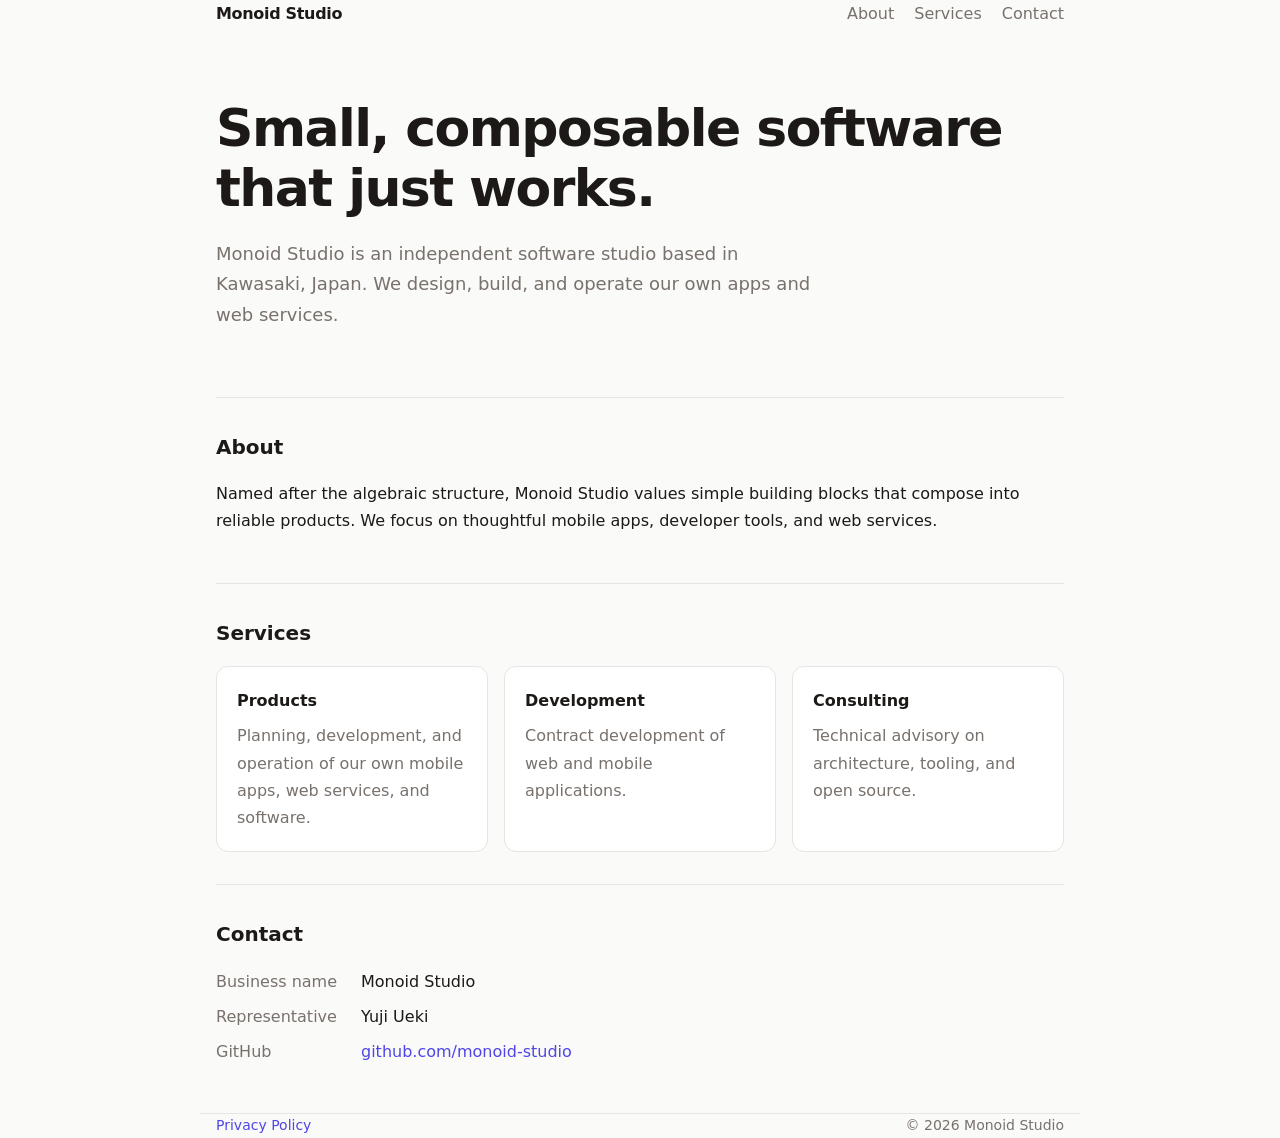
==== index.html @ dab2a357 "feat: add initial Monoid Studio website Co-Authored-By: Claude Opus 5.5 <noreply@anthropic.com>" ====
<!doctype html>
<html lang="en">
<head>
  <meta charset="utf-8">
  <meta name="viewport" content="width=device-width, initial-scale=1">
  <title>Monoid Studio</title>
  <meta name="description" content="Monoid Studio is an independent software studio building apps and web services.">
  <link rel="stylesheet" href="style.css">
</head>
<body>
  <header class="container">
    <a class="logo" href="/">Monoid Studio</a>
    <nav><a href="#about">About</a><a href="#services">Services</a><a href="#contact">Contact</a></nav>
  </header>

  <main class="container">
    <section class="hero">
      <h1>Small, composable software<br>that just works.</h1>
      <p>Monoid Studio is an independent software studio based in Kawasaki, Japan. We design, build, and operate our own apps and web services.</p>
    </section>

    <section id="about">
      <h2>About</h2>
      <p>Named after the algebraic structure, Monoid Studio values simple building blocks that compose into reliable products. We focus on thoughtful mobile apps, developer tools, and web services.</p>
    </section>

    <section id="services">
      <h2>Services</h2>
      <div class="cards">
        <article><h3>Products</h3><p>Planning, development, and operation of our own mobile apps, web services, and software.</p></article>
        <article><h3>Development</h3><p>Contract development of web and mobile applications.</p></article>
        <article><h3>Consulting</h3><p>Technical advisory on architecture, tooling, and open source.</p></article>
      </div>
    </section>

    <section id="contact">
      <h2>Contact</h2>
      <dl>
        <dt>Business name</dt><dd>Monoid Studio</dd>
        <dt>Representative</dt><dd>Yuji Ueki</dd>
        <dt>GitHub</dt><dd><a href="https://github.com/monoid-studio">github.com/monoid-studio</a></dd>
      </dl>
    </section>
  </main>

  <footer class="container">
    <a href="privacy.html">Privacy Policy</a>
    <span>&copy; 2026 Monoid Studio</span>
  </footer>
</body>
</html>
---- style.css ----
:root {
  --bg: #fafaf9;
  --fg: #1c1917;
  --muted: #78716c;
  --line: #e7e5e4;
  --card: #ffffff;
  --accent: #4f46e5;
}

@media (prefers-color-scheme: dark) {
  :root {
    --bg: #0c0a09;
    --fg: #f5f5f4;
    --muted: #a8a29e;
    --line: #292524;
    --card: #1c1917;
    --accent: #818cf8;
  }
}

* { box-sizing: border-box; }

body {
  margin: 0;
  background: var(--bg);
  color: var(--fg);
  font: 16px/1.7 system-ui, -apple-system, "Segoe UI", sans-serif;
}

a { color: var(--accent); text-decoration: none; }
a:hover { text-decoration: underline; }

.container { max-width: 880px; margin: 0 auto; padding: 0 16px; }

header { display: flex; justify-content: space-between; align-items: center; padding-top: 24px; padding-bottom: 24px; }
.logo { color: var(--fg); font-weight: 700; letter-spacing: -0.02em; }
nav a { margin-left: 20px; color: var(--muted); }

.hero { padding: 72px 0 48px; }
.hero h1 { font-size: clamp(2rem, 6vw, 3.25rem); line-height: 1.15; letter-spacing: -0.03em; margin: 0 0 20px; }
.hero p { color: var(--muted); font-size: 1.125rem; max-width: 600px; }

section { padding: 32px 0; border-top: 1px solid var(--line); }
.hero { border-top: none; }
h2 { font-size: 1.25rem; margin-top: 0; }

.cards { display: grid; grid-template-columns: repeat(auto-fit, minmax(220px, 1fr)); gap: 16px; }
.cards article { background: var(--card); border: 1px solid var(--line); border-radius: 12px; padding: 20px; }
.cards h3 { margin: 0 0 8px; font-size: 1rem; }
.cards p { margin: 0; color: var(--muted); }

dl { display: grid; grid-template-columns: max-content 1fr; gap: 8px 24px; }
dt { color: var(--muted); }
dd { margin: 0; }

.prose { padding-bottom: 48px; }
.prose h2 { margin-top: 32px; }

footer { display: flex; justify-content: space-between; padding-top: 32px; padding-bottom: 48px; color: var(--muted); font-size: 0.875rem; border-top: 1px solid var(--line); }
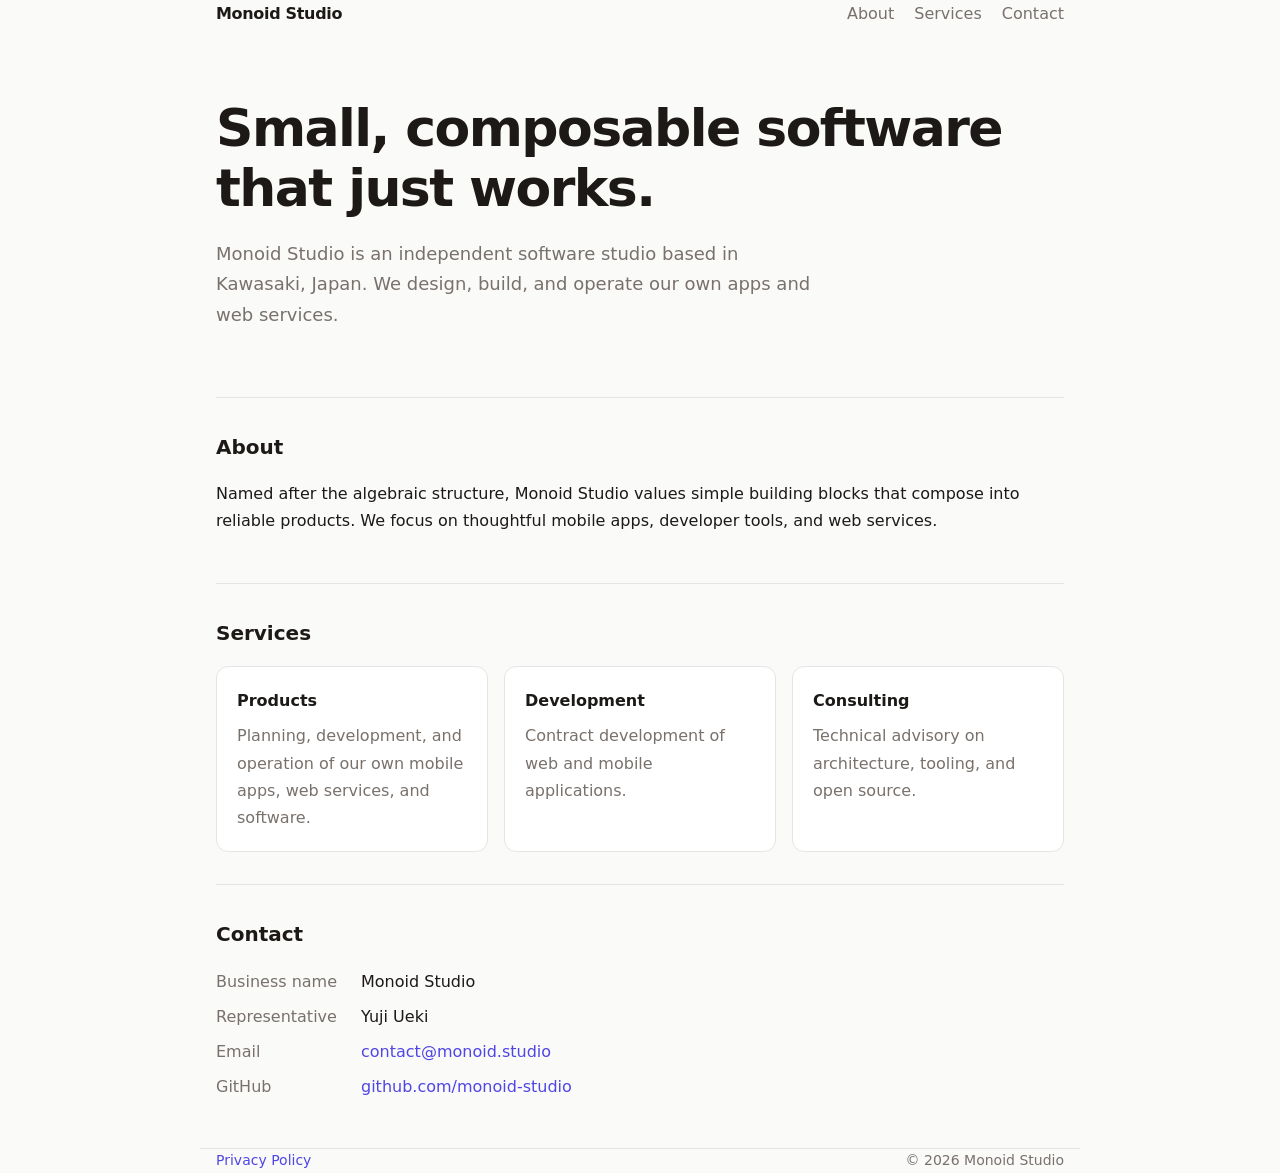
==== commit e642b98d: "feat: use monoid.studio custom domain and add contact email Co-Authored-By: Claude Opus 5.5 <noreply" ====
--- a/index.html
+++ b/index.html
@@ -38,6 +38,7 @@
       <dl>
         <dt>Business name</dt><dd>Monoid Studio</dd>
         <dt>Representative</dt><dd>Yuji Ueki</dd>
+        <dt>Email</dt><dd><a href="mailto:contact@monoid.studio">contact@monoid.studio</a></dd>
         <dt>GitHub</dt><dd><a href="https://github.com/monoid-studio">github.com/monoid-studio</a></dd>
       </dl>
     </section>
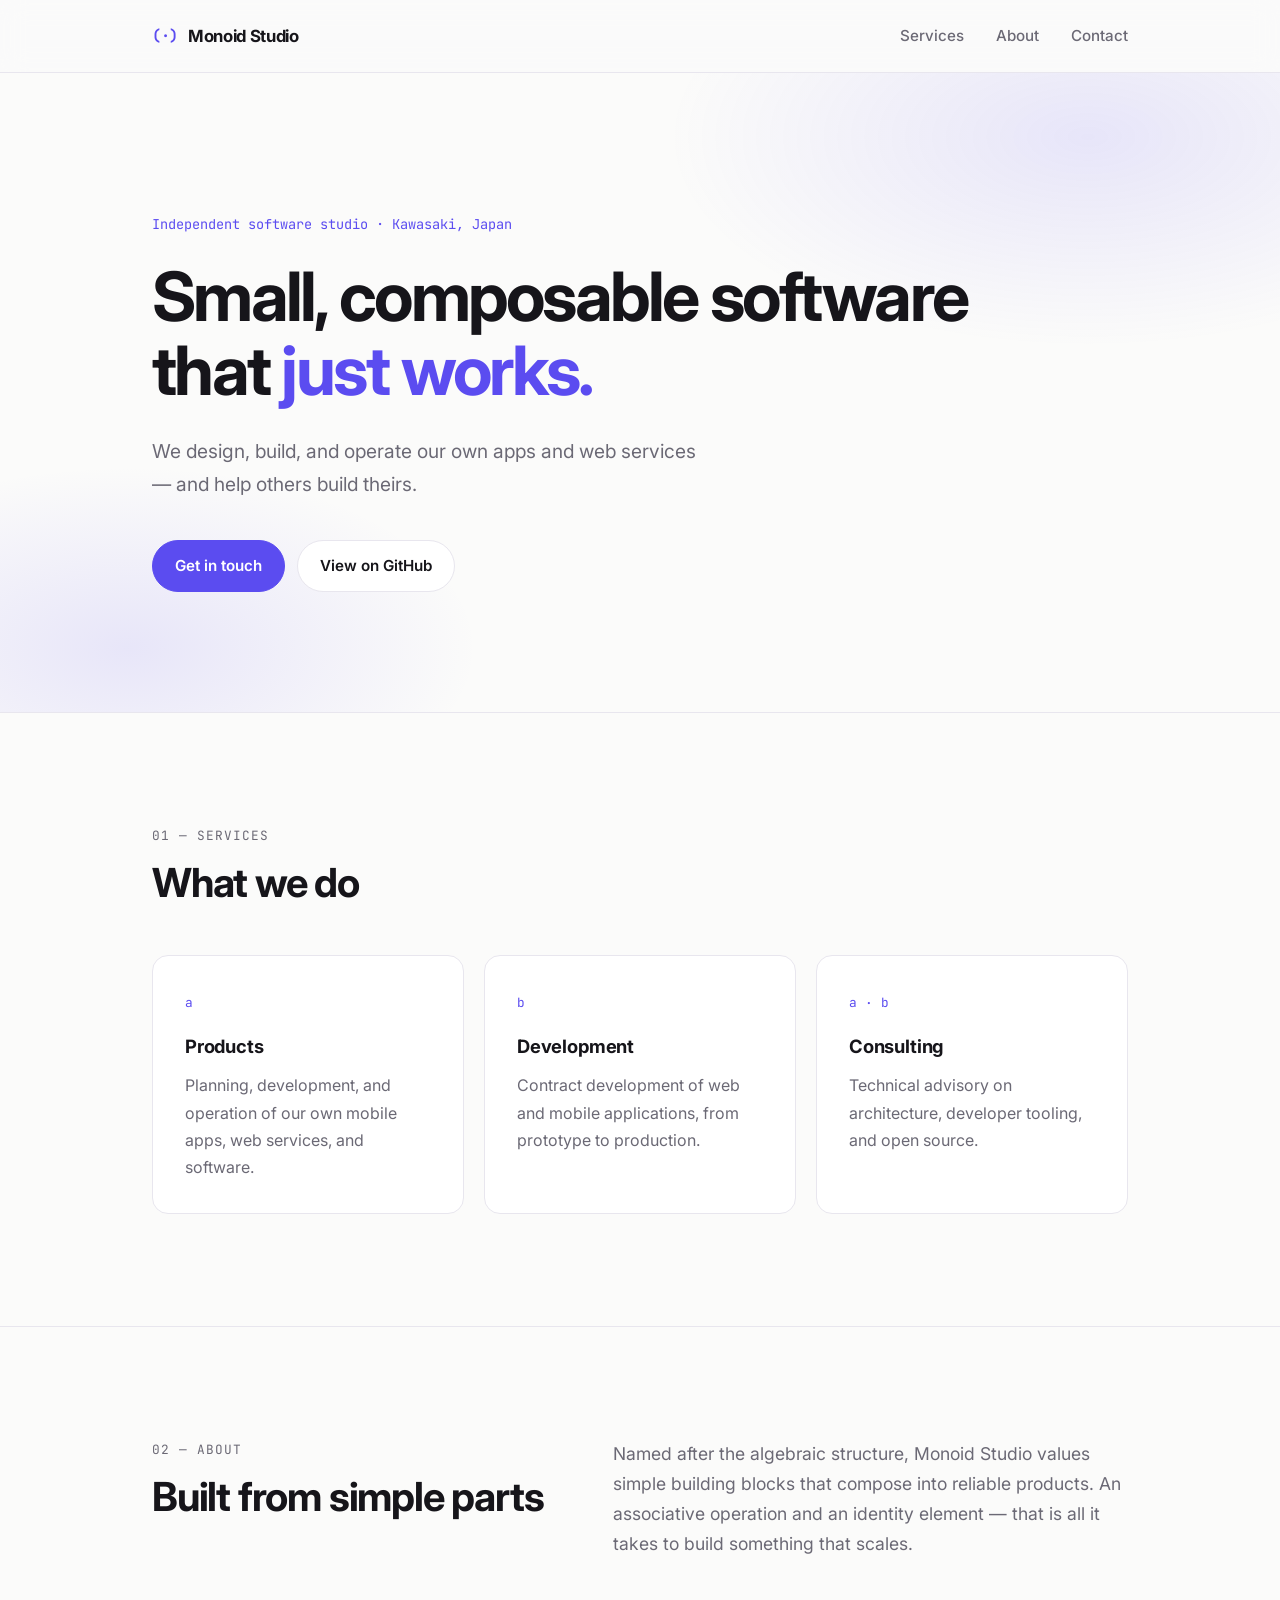
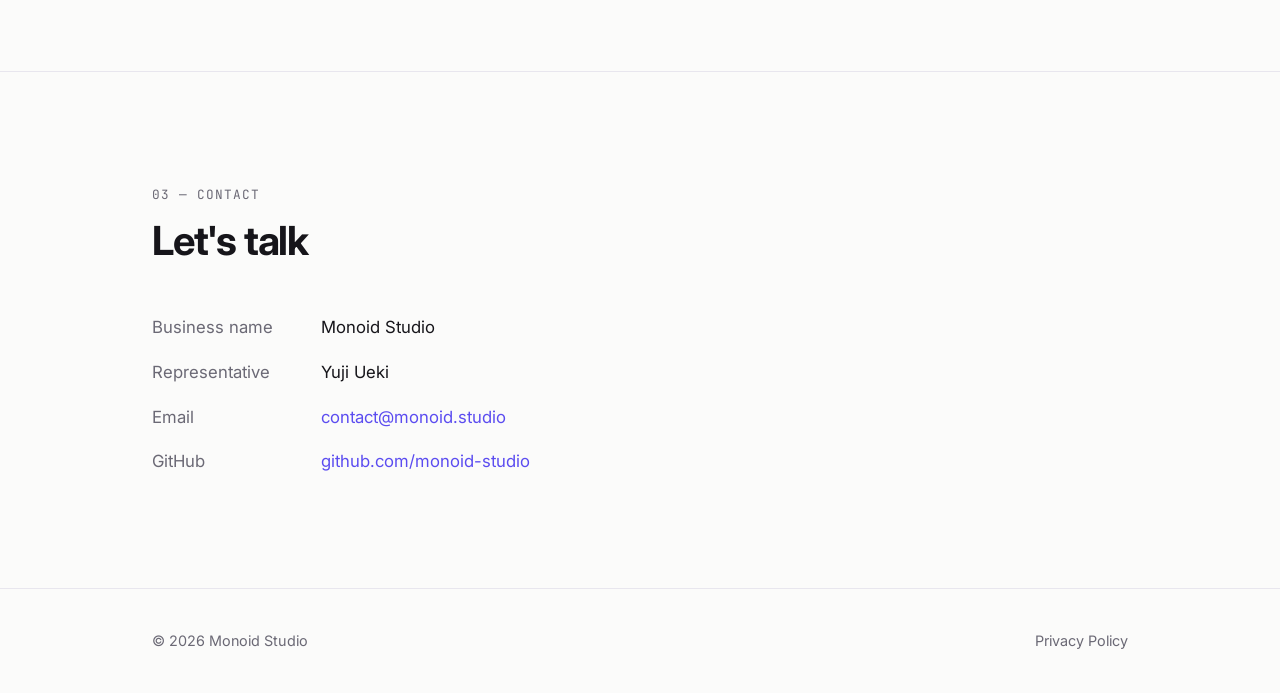
==== commit 4ad50fc0: "style: refresh site design with sticky header and roomier layout Co-Authored-By: Claude Opus 5.5 <no" ====
--- a/index.html
+++ b/index.html
@@ -5,48 +5,73 @@
   <meta name="viewport" content="width=device-width, initial-scale=1">
   <title>Monoid Studio</title>
   <meta name="description" content="Monoid Studio is an independent software studio building apps and web services.">
+  <link rel="preconnect" href="https://fonts.googleapis.com">
+  <link rel="preconnect" href="https://fonts.gstatic.com" crossorigin>
+  <link rel="stylesheet" href="https://fonts.googleapis.com/css2?family=Inter:wght@400;500;600;700&family=JetBrains+Mono:wght@500&display=swap">
   <link rel="stylesheet" href="style.css">
 </head>
 <body>
-  <header class="container">
-    <a class="logo" href="/">Monoid Studio</a>
-    <nav><a href="#about">About</a><a href="#services">Services</a><a href="#contact">Contact</a></nav>
+  <header class="site-header">
+    <div class="container header-inner">
+      <a class="logo" href="/"><span class="logo-mark">(·)</span>Monoid Studio</a>
+      <nav><a href="#services">Services</a><a href="#about">About</a><a href="#contact">Contact</a></nav>
+    </div>
   </header>
 
-  <main class="container">
+  <main>
     <section class="hero">
-      <h1>Small, composable software<br>that just works.</h1>
-      <p>Monoid Studio is an independent software studio based in Kawasaki, Japan. We design, build, and operate our own apps and web services.</p>
-    </section>
-
-    <section id="about">
-      <h2>About</h2>
-      <p>Named after the algebraic structure, Monoid Studio values simple building blocks that compose into reliable products. We focus on thoughtful mobile apps, developer tools, and web services.</p>
-    </section>
-
-    <section id="services">
-      <h2>Services</h2>
-      <div class="cards">
-        <article><h3>Products</h3><p>Planning, development, and operation of our own mobile apps, web services, and software.</p></article>
-        <article><h3>Development</h3><p>Contract development of web and mobile applications.</p></article>
-        <article><h3>Consulting</h3><p>Technical advisory on architecture, tooling, and open source.</p></article>
+      <div class="container">
+        <p class="eyebrow">Independent software studio · Kawasaki, Japan</p>
+        <h1>Small, composable software<br>that <span class="accent">just works.</span></h1>
+        <p class="lead">We design, build, and operate our own apps and web services — and help others build theirs.</p>
+        <div class="actions">
+          <a class="button primary" href="#contact">Get in touch</a>
+          <a class="button" href="https://github.com/monoid-studio">View on GitHub</a>
+        </div>
       </div>
     </section>
 
-    <section id="contact">
-      <h2>Contact</h2>
-      <dl>
-        <dt>Business name</dt><dd>Monoid Studio</dd>
-        <dt>Representative</dt><dd>Yuji Ueki</dd>
-        <dt>Email</dt><dd><a href="mailto:contact@monoid.studio">contact@monoid.studio</a></dd>
-        <dt>GitHub</dt><dd><a href="https://github.com/monoid-studio">github.com/monoid-studio</a></dd>
-      </dl>
+    <section id="services" class="section">
+      <div class="container">
+        <p class="section-label">01 — Services</p>
+        <h2>What we do</h2>
+        <div class="cards">
+          <article><span class="card-num">a</span><h3>Products</h3><p>Planning, development, and operation of our own mobile apps, web services, and software.</p></article>
+          <article><span class="card-num">b</span><h3>Development</h3><p>Contract development of web and mobile applications, from prototype to production.</p></article>
+          <article><span class="card-num">a · b</span><h3>Consulting</h3><p>Technical advisory on architecture, developer tooling, and open source.</p></article>
+        </div>
+      </div>
+    </section>
+
+    <section id="about" class="section">
+      <div class="container two-col">
+        <div>
+          <p class="section-label">02 — About</p>
+          <h2>Built from simple parts</h2>
+        </div>
+        <p class="muted">Named after the algebraic structure, Monoid Studio values simple building blocks that compose into reliable products. An associative operation and an identity element — that is all it takes to build something that scales.</p>
+      </div>
+    </section>
+
+    <section id="contact" class="section">
+      <div class="container">
+        <p class="section-label">03 — Contact</p>
+        <h2>Let's talk</h2>
+        <dl class="info">
+          <dt>Business name</dt><dd>Monoid Studio</dd>
+          <dt>Representative</dt><dd>Yuji Ueki</dd>
+          <dt>Email</dt><dd><a href="mailto:contact@monoid.studio">contact@monoid.studio</a></dd>
+          <dt>GitHub</dt><dd><a href="https://github.com/monoid-studio">github.com/monoid-studio</a></dd>
+        </dl>
+      </div>
     </section>
   </main>
 
-  <footer class="container">
-    <a href="privacy.html">Privacy Policy</a>
-    <span>&copy; 2026 Monoid Studio</span>
+  <footer class="site-footer">
+    <div class="container footer-inner">
+      <span>&copy; 2026 Monoid Studio</span>
+      <a href="privacy.html">Privacy Policy</a>
+    </div>
   </footer>
 </body>
 </html>
--- a/style.css
+++ b/style.css
@@ -1,59 +1,123 @@
 :root {
-  --bg: #fafaf9;
-  --fg: #1c1917;
-  --muted: #78716c;
-  --line: #e7e5e4;
+  --bg: #fbfbfa;
+  --fg: #16151a;
+  --muted: #6b6975;
+  --line: #e8e6ee;
   --card: #ffffff;
-  --accent: #4f46e5;
+  --accent: #5b4cf0;
+  --accent-soft: rgba(91, 76, 240, 0.12);
+  --header-bg: rgba(251, 251, 250, 0.8);
 }
 
 @media (prefers-color-scheme: dark) {
   :root {
-    --bg: #0c0a09;
-    --fg: #f5f5f4;
-    --muted: #a8a29e;
-    --line: #292524;
-    --card: #1c1917;
-    --accent: #818cf8;
+    --bg: #0d0c11;
+    --fg: #f3f2f7;
+    --muted: #9d9aab;
+    --line: #25232e;
+    --card: #15141b;
+    --accent: #8b80ff;
+    --accent-soft: rgba(139, 128, 255, 0.16);
+    --header-bg: rgba(13, 12, 17, 0.75);
   }
 }
 
 * { box-sizing: border-box; }
 
+html { scroll-behavior: smooth; scroll-padding-top: 88px; }
+
 body {
   margin: 0;
   background: var(--bg);
   color: var(--fg);
-  font: 16px/1.7 system-ui, -apple-system, "Segoe UI", sans-serif;
+  font: 16px/1.7 "Inter", system-ui, -apple-system, "Segoe UI", sans-serif;
+  -webkit-font-smoothing: antialiased;
 }
 
 a { color: var(--accent); text-decoration: none; }
 a:hover { text-decoration: underline; }
 
-.container { max-width: 880px; margin: 0 auto; padding: 0 16px; }
+.container { max-width: 1040px; margin: 0 auto; padding: 0 32px; }
 
-header { display: flex; justify-content: space-between; align-items: center; padding-top: 24px; padding-bottom: 24px; }
-.logo { color: var(--fg); font-weight: 700; letter-spacing: -0.02em; }
-nav a { margin-left: 20px; color: var(--muted); }
+/* Header */
+.site-header {
+  position: sticky; top: 0; z-index: 10;
+  background: var(--header-bg);
+  backdrop-filter: saturate(180%) blur(12px);
+  -webkit-backdrop-filter: saturate(180%) blur(12px);
+  border-bottom: 1px solid var(--line);
+}
+.header-inner { display: flex; justify-content: space-between; align-items: center; height: 72px; }
+.logo { white-space: nowrap; display: flex; align-items: center; gap: 10px; color: var(--fg); font-weight: 700; font-size: 1.05rem; letter-spacing: -0.02em; }
+.logo:hover { text-decoration: none; }
+.logo-mark { font-family: "JetBrains Mono", monospace; color: var(--accent); font-size: 0.95rem; }
+nav { display: flex; gap: 32px; }
+nav a { color: var(--muted); font-size: 0.95rem; font-weight: 500; }
+nav a:hover { color: var(--fg); text-decoration: none; }
 
-.hero { padding: 72px 0 48px; }
-.hero h1 { font-size: clamp(2rem, 6vw, 3.25rem); line-height: 1.15; letter-spacing: -0.03em; margin: 0 0 20px; }
-.hero p { color: var(--muted); font-size: 1.125rem; max-width: 600px; }
+/* Hero */
+.hero {
+  padding: 140px 0 120px;
+  background:
+    radial-gradient(600px 300px at 85% 10%, var(--accent-soft), transparent 70%),
+    radial-gradient(500px 260px at 10% 90%, var(--accent-soft), transparent 70%);
+}
+.eyebrow { font-family: "JetBrains Mono", monospace; font-size: 0.85rem; color: var(--accent); margin: 0 0 24px; }
+.hero h1 { font-size: clamp(2.4rem, 6.5vw, 4.25rem); line-height: 1.08; letter-spacing: -0.04em; margin: 0 0 28px; font-weight: 700; }
+.accent { color: var(--accent); }
+.lead { color: var(--muted); font-size: 1.2rem; max-width: 560px; margin: 0 0 40px; }
+.actions { display: flex; gap: 12px; flex-wrap: wrap; }
+.button {
+  display: inline-block; padding: 12px 22px; border-radius: 999px;
+  border: 1px solid var(--line); background: var(--card); color: var(--fg);
+  font-weight: 600; font-size: 0.95rem; transition: transform 0.15s, border-color 0.15s;
+}
+.button:hover { text-decoration: none; transform: translateY(-1px); border-color: var(--muted); }
+.button.primary { background: var(--accent); border-color: var(--accent); color: #fff; }
 
-section { padding: 32px 0; border-top: 1px solid var(--line); }
-.hero { border-top: none; }
-h2 { font-size: 1.25rem; margin-top: 0; }
+/* Sections */
+.section { padding: 112px 0; border-top: 1px solid var(--line); }
+.section-label { font-family: "JetBrains Mono", monospace; font-size: 0.8rem; color: var(--muted); margin: 0 0 12px; text-transform: uppercase; letter-spacing: 0.08em; }
+.section h2 { font-size: clamp(1.75rem, 4vw, 2.5rem); letter-spacing: -0.03em; line-height: 1.2; margin: 0 0 48px; }
+.muted { color: var(--muted); font-size: 1.1rem; margin: 0; }
+.two-col { display: grid; grid-template-columns: 1fr 1.3fr; gap: 64px; align-items: start; }
+.two-col h2 { margin-bottom: 0; }
 
-.cards { display: grid; grid-template-columns: repeat(auto-fit, minmax(220px, 1fr)); gap: 16px; }
-.cards article { background: var(--card); border: 1px solid var(--line); border-radius: 12px; padding: 20px; }
-.cards h3 { margin: 0 0 8px; font-size: 1rem; }
+.cards { display: grid; grid-template-columns: repeat(auto-fit, minmax(260px, 1fr)); gap: 20px; }
+.cards article {
+  background: var(--card); border: 1px solid var(--line); border-radius: 16px; padding: 32px;
+  transition: border-color 0.2s, transform 0.2s;
+}
+.cards article:hover { border-color: var(--accent); transform: translateY(-2px); }
+.card-num { font-family: "JetBrains Mono", monospace; font-size: 0.8rem; color: var(--accent); }
+.cards h3 { margin: 16px 0 10px; font-size: 1.15rem; letter-spacing: -0.01em; }
 .cards p { margin: 0; color: var(--muted); }
 
-dl { display: grid; grid-template-columns: max-content 1fr; gap: 8px 24px; }
-dt { color: var(--muted); }
-dd { margin: 0; }
+.info { display: grid; grid-template-columns: max-content 1fr; gap: 16px 48px; margin: 0; font-size: 1.05rem; }
+.info dt { color: var(--muted); }
+.info dd { margin: 0; }
 
-.prose { padding-bottom: 48px; }
-.prose h2 { margin-top: 32px; }
+/* Privacy page */
+.prose { max-width: 720px; padding-top: 96px; padding-bottom: 112px; }
+.prose h1 { font-size: clamp(2rem, 5vw, 3rem); letter-spacing: -0.03em; margin: 0 0 8px; }
+.prose h2 { font-size: 1.25rem; margin: 48px 0 12px; }
+.prose p { color: var(--muted); }
 
-footer { display: flex; justify-content: space-between; padding-top: 32px; padding-bottom: 48px; color: var(--muted); font-size: 0.875rem; border-top: 1px solid var(--line); }
+/* Footer */
+.site-footer { border-top: 1px solid var(--line); color: var(--muted); font-size: 0.9rem; }
+.footer-inner { display: flex; justify-content: space-between; padding-top: 40px; padding-bottom: 40px; }
+.footer-inner a { color: var(--muted); }
+
+@media (max-width: 640px) {
+  .container { padding: 0 20px; }
+  .header-inner { height: 64px; }
+  nav { gap: 16px; }
+  nav a:not(:last-child) { display: none; }
+  nav a { font-size: 0.875rem; }
+  .hero { padding: 88px 0 80px; }
+  .section { padding: 80px 0; }
+  .two-col { grid-template-columns: 1fr; gap: 24px; }
+  .info { grid-template-columns: 1fr; gap: 4px; }
+  .info dd { margin-bottom: 16px; }
+  .footer-inner { flex-direction: column; gap: 8px; }
+}
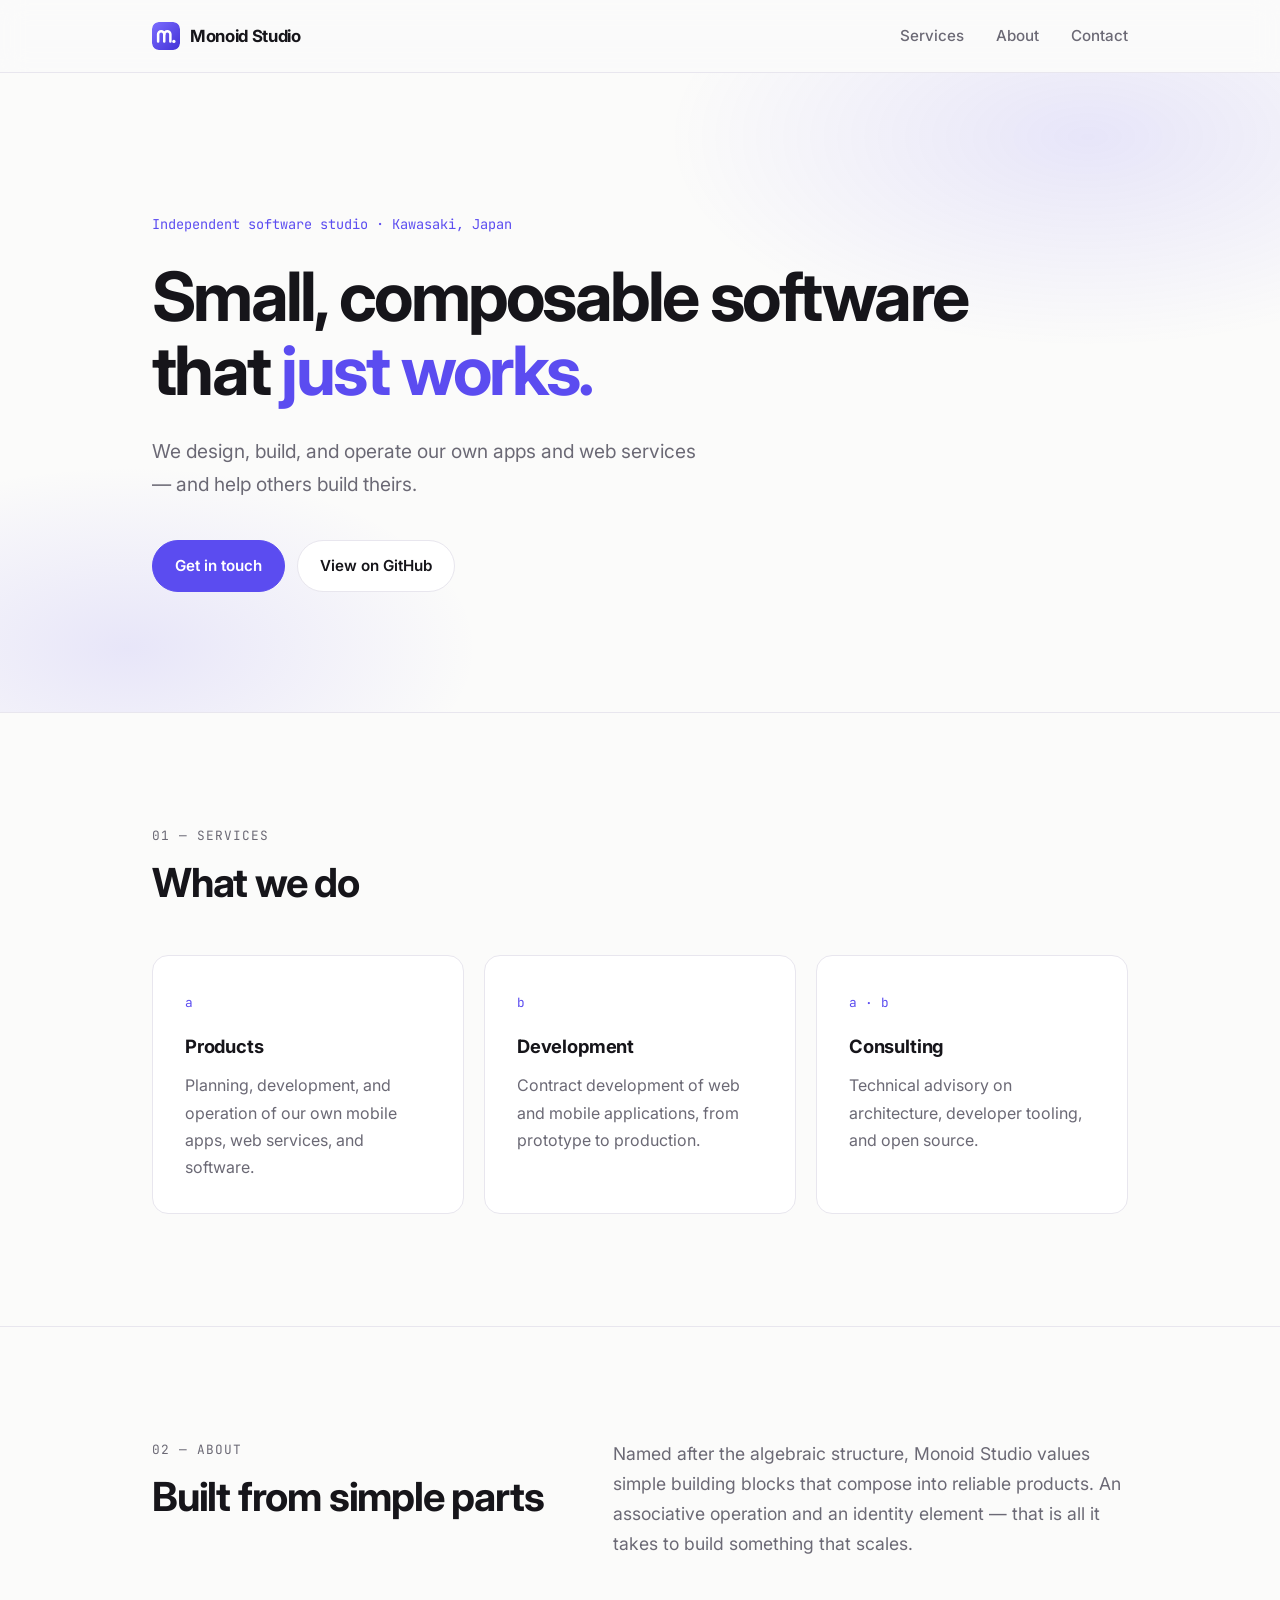
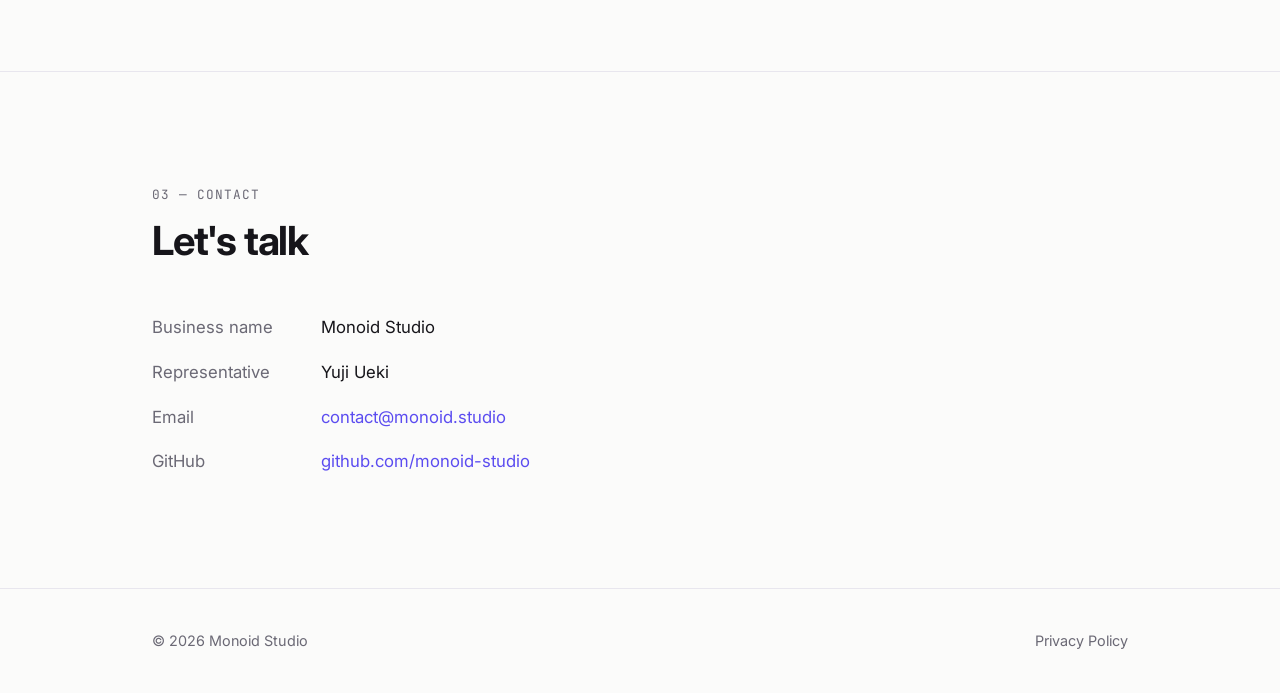
==== commit 0456d13d: "feat: add Monoid Studio logo and favicon Co-Authored-By: Claude Opus 5.5 <noreply@anthropic.com>" ====
--- a/index.html
+++ b/index.html
@@ -8,12 +8,15 @@
   <link rel="preconnect" href="https://fonts.googleapis.com">
   <link rel="preconnect" href="https://fonts.gstatic.com" crossorigin>
   <link rel="stylesheet" href="https://fonts.googleapis.com/css2?family=Inter:wght@400;500;600;700&family=JetBrains+Mono:wght@500&display=swap">
+  <link rel="icon" href="/logo.svg" type="image/svg+xml">
+  <link rel="apple-touch-icon" href="/apple-touch-icon.png">
+  <meta property="og:image" content="https://monoid.studio/logo.png">
   <link rel="stylesheet" href="style.css">
 </head>
 <body>
   <header class="site-header">
     <div class="container header-inner">
-      <a class="logo" href="/"><span class="logo-mark">(·)</span>Monoid Studio</a>
+      <a class="logo" href="/"><img class="logo-mark" src="/logo.svg" alt="" width="28" height="28">Monoid Studio</a>
       <nav><a href="#services">Services</a><a href="#about">About</a><a href="#contact">Contact</a></nav>
     </div>
   </header>
--- a/style.css
+++ b/style.css
@@ -50,7 +50,7 @@
 .header-inner { display: flex; justify-content: space-between; align-items: center; height: 72px; }
 .logo { white-space: nowrap; display: flex; align-items: center; gap: 10px; color: var(--fg); font-weight: 700; font-size: 1.05rem; letter-spacing: -0.02em; }
 .logo:hover { text-decoration: none; }
-.logo-mark { font-family: "JetBrains Mono", monospace; color: var(--accent); font-size: 0.95rem; }
+.logo-mark { display: block; border-radius: 7px; }
 nav { display: flex; gap: 32px; }
 nav a { color: var(--muted); font-size: 0.95rem; font-weight: 500; }
 nav a:hover { color: var(--fg); text-decoration: none; }
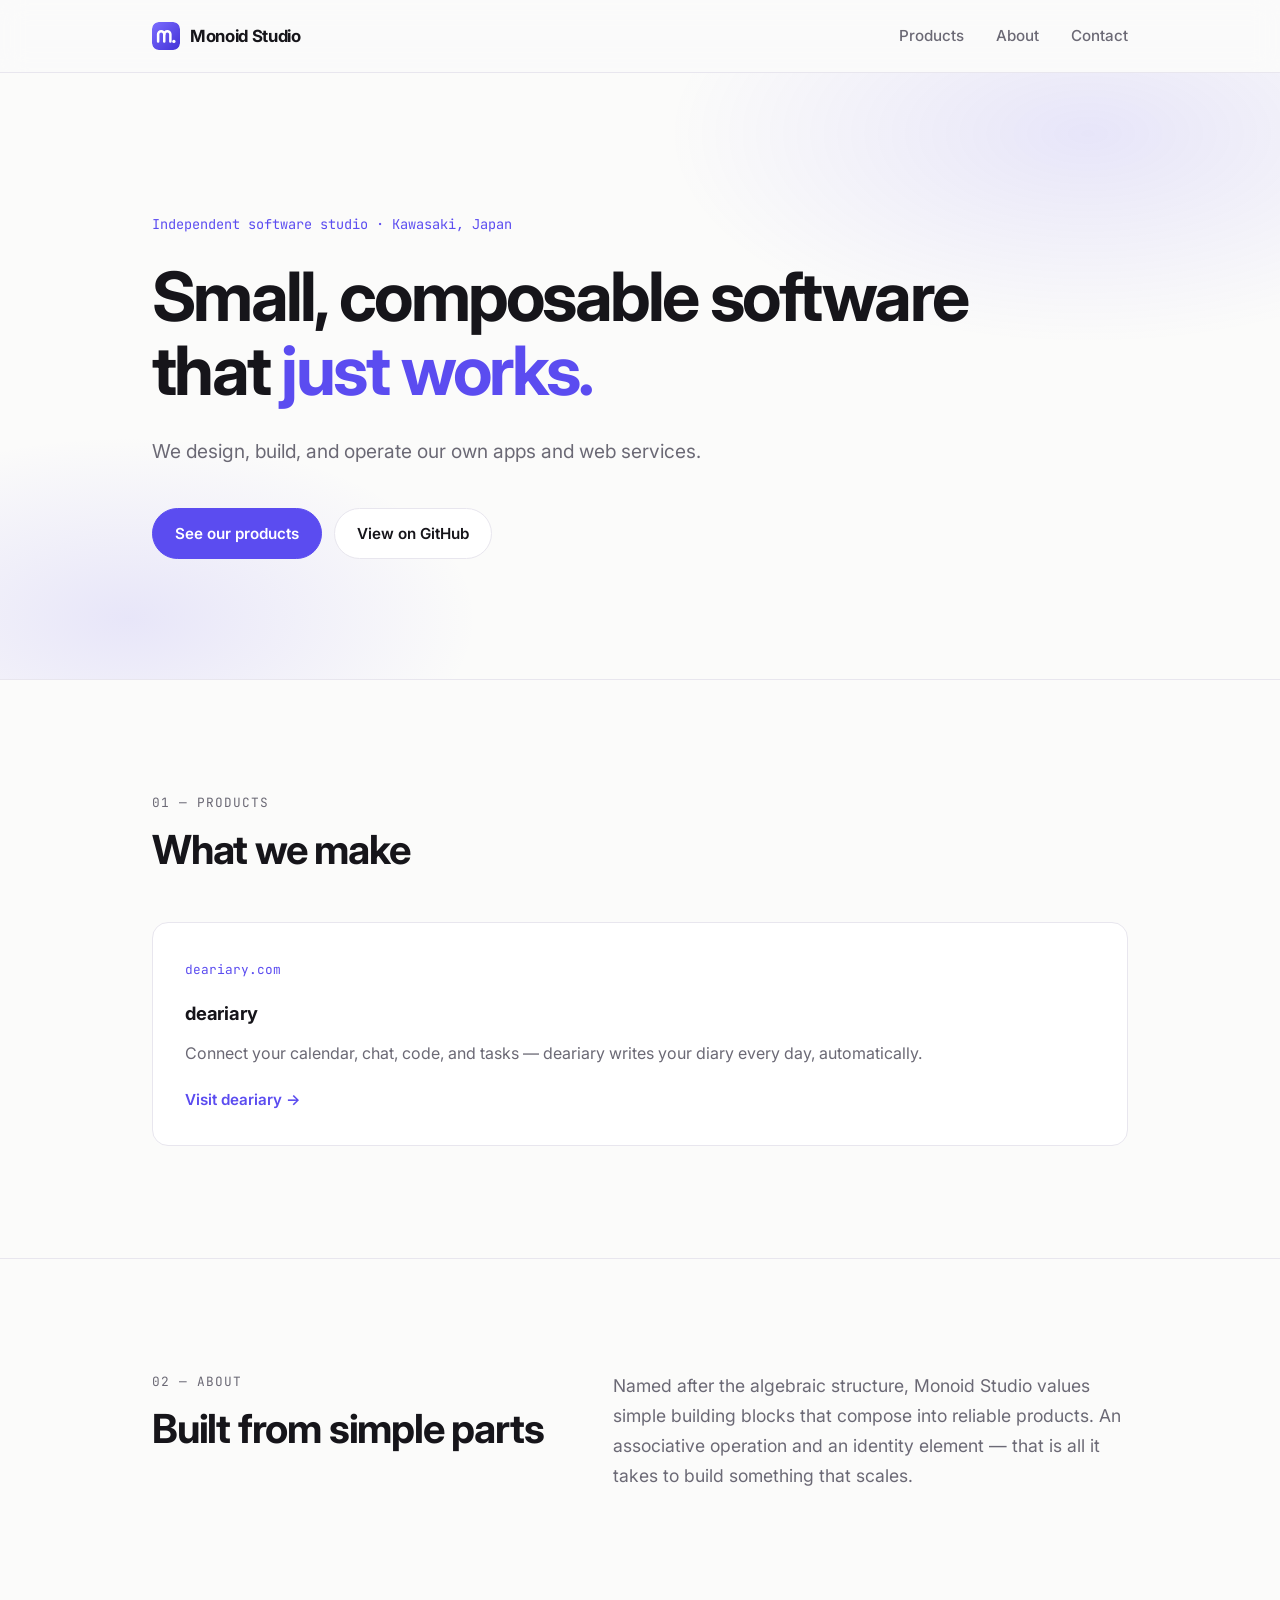
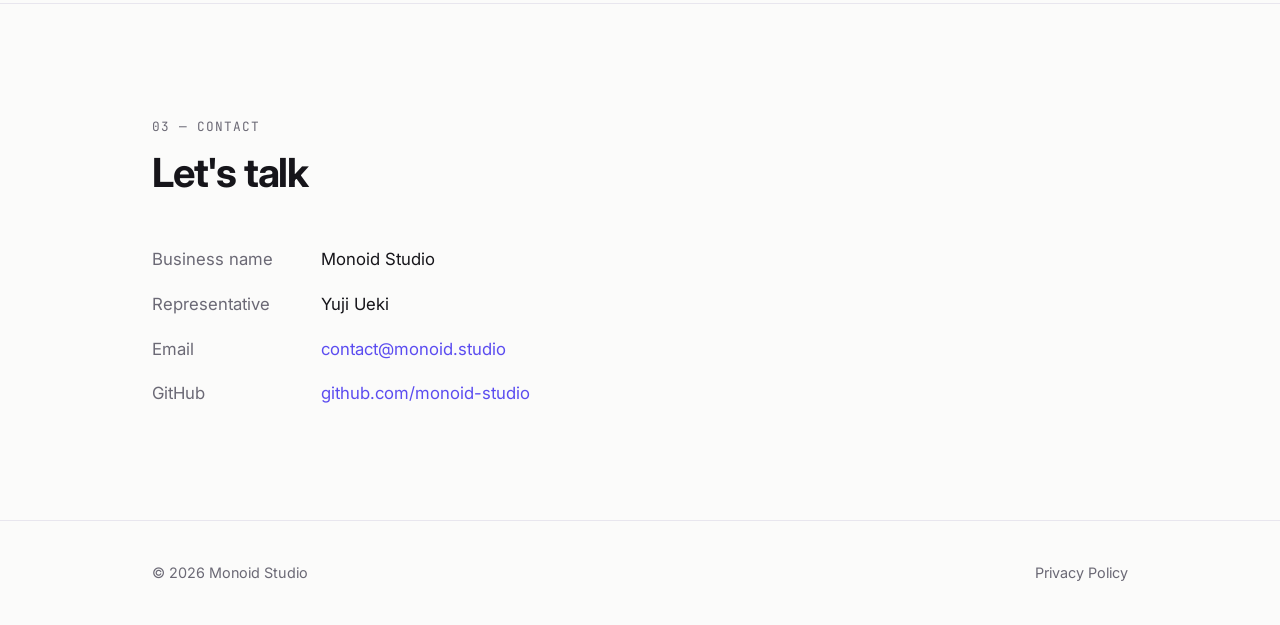
==== commit 5c3bc75d: "feat: add products section and drop contract services Link to deariary from a new Products section a" ====
--- a/index.html
+++ b/index.html
@@ -17,7 +17,7 @@
   <header class="site-header">
     <div class="container header-inner">
       <a class="logo" href="/"><img class="logo-mark" src="/logo.svg" alt="" width="28" height="28">Monoid Studio</a>
-      <nav><a href="#services">Services</a><a href="#about">About</a><a href="#contact">Contact</a></nav>
+      <nav><a href="#products">Products</a><a href="#about">About</a><a href="#contact">Contact</a></nav>
     </div>
   </header>
 
@@ -26,22 +26,20 @@
       <div class="container">
         <p class="eyebrow">Independent software studio · Kawasaki, Japan</p>
         <h1>Small, composable software<br>that <span class="accent">just works.</span></h1>
-        <p class="lead">We design, build, and operate our own apps and web services — and help others build theirs.</p>
+        <p class="lead">We design, build, and operate our own apps and web services.</p>
         <div class="actions">
-          <a class="button primary" href="#contact">Get in touch</a>
+          <a class="button primary" href="#products">See our products</a>
           <a class="button" href="https://github.com/monoid-studio">View on GitHub</a>
         </div>
       </div>
     </section>
 
-    <section id="services" class="section">
+    <section id="products" class="section">
       <div class="container">
-        <p class="section-label">01 — Services</p>
-        <h2>What we do</h2>
+        <p class="section-label">01 — Products</p>
+        <h2>What we make</h2>
         <div class="cards">
-          <article><span class="card-num">a</span><h3>Products</h3><p>Planning, development, and operation of our own mobile apps, web services, and software.</p></article>
-          <article><span class="card-num">b</span><h3>Development</h3><p>Contract development of web and mobile applications, from prototype to production.</p></article>
-          <article><span class="card-num">a · b</span><h3>Consulting</h3><p>Technical advisory on architecture, developer tooling, and open source.</p></article>
+          <article><span class="card-num">deariary.com</span><h3>deariary</h3><p>Connect your calendar, chat, code, and tasks — deariary writes your diary every day, automatically.</p><a class="card-link" href="https://deariary.com">Visit deariary &rarr;</a></article>
         </div>
       </div>
     </section>
--- a/style.css
+++ b/style.css
@@ -92,6 +92,7 @@
 .card-num { font-family: "JetBrains Mono", monospace; font-size: 0.8rem; color: var(--accent); }
 .cards h3 { margin: 16px 0 10px; font-size: 1.15rem; letter-spacing: -0.01em; }
 .cards p { margin: 0; color: var(--muted); }
+.card-link { display: inline-block; margin-top: 20px; font-weight: 600; font-size: 0.95rem; }
 
 .info { display: grid; grid-template-columns: max-content 1fr; gap: 16px 48px; margin: 0; font-size: 1.05rem; }
 .info dt { color: var(--muted); }
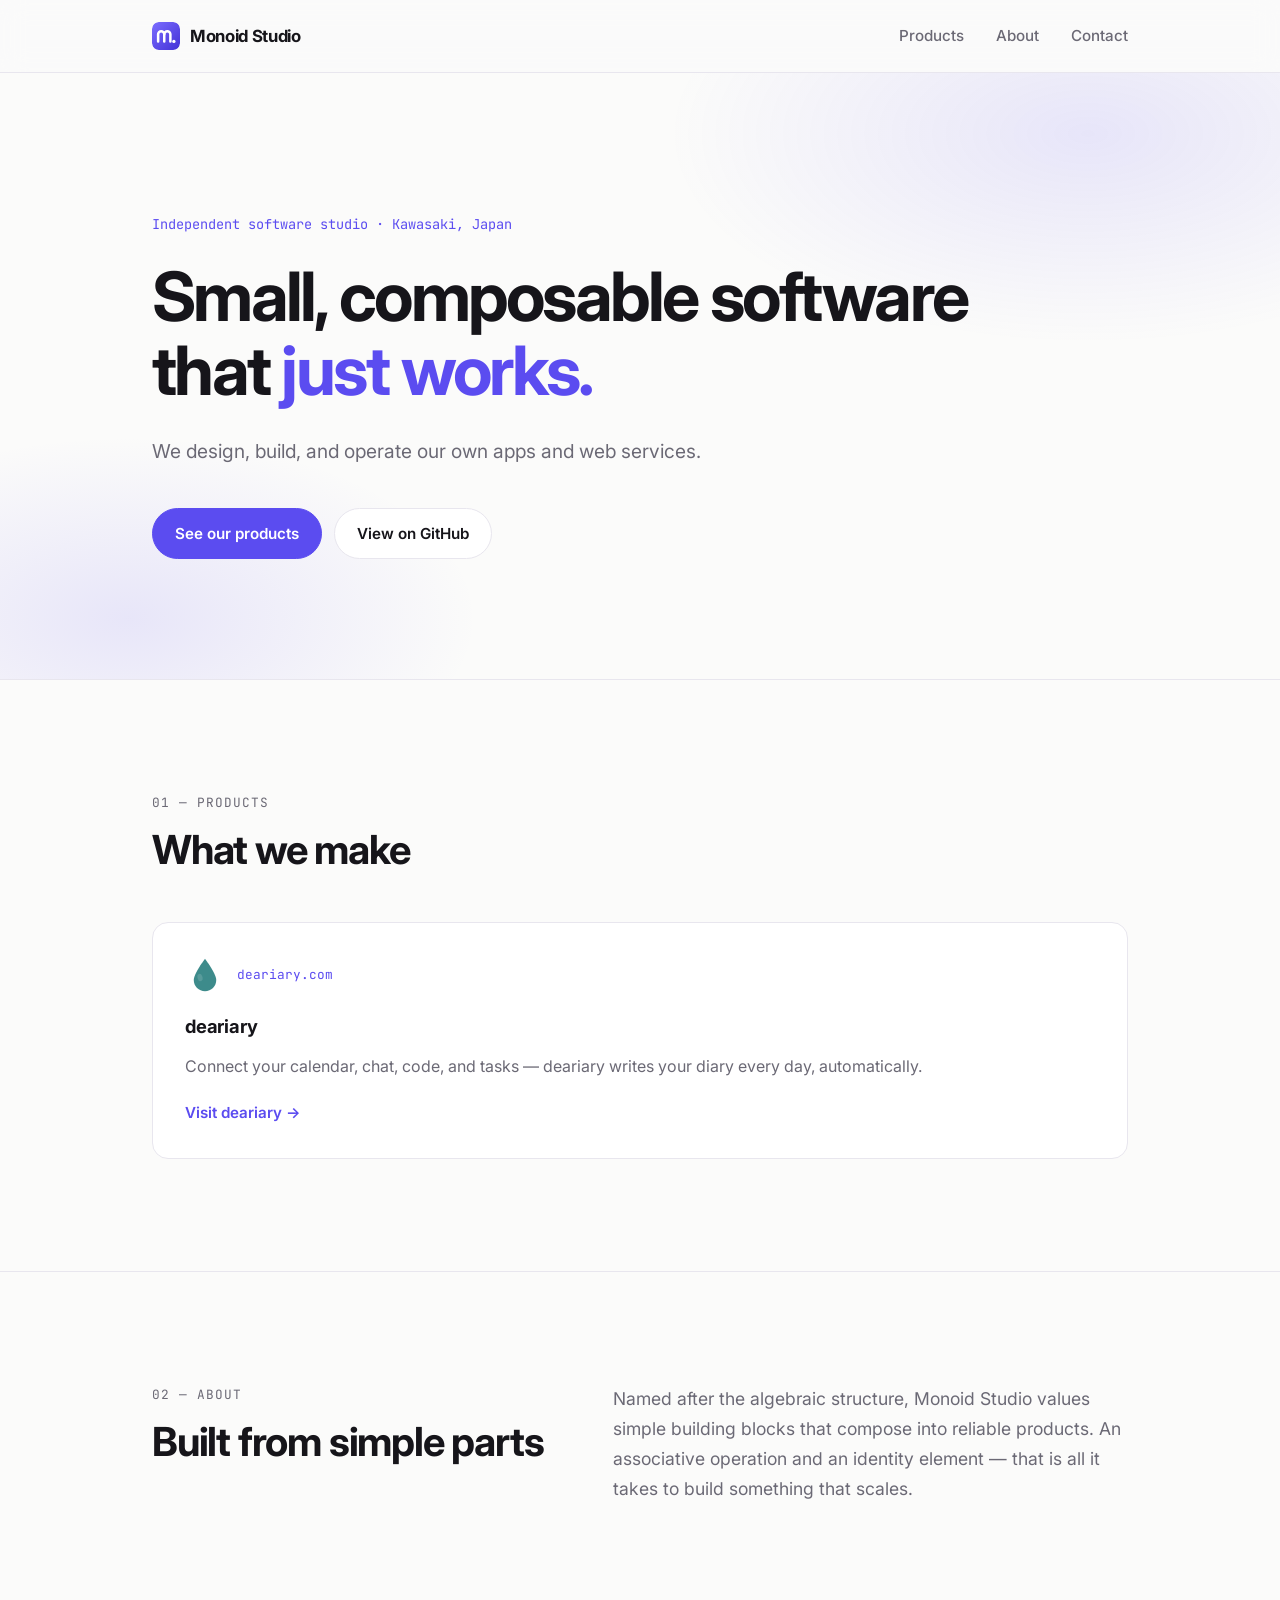
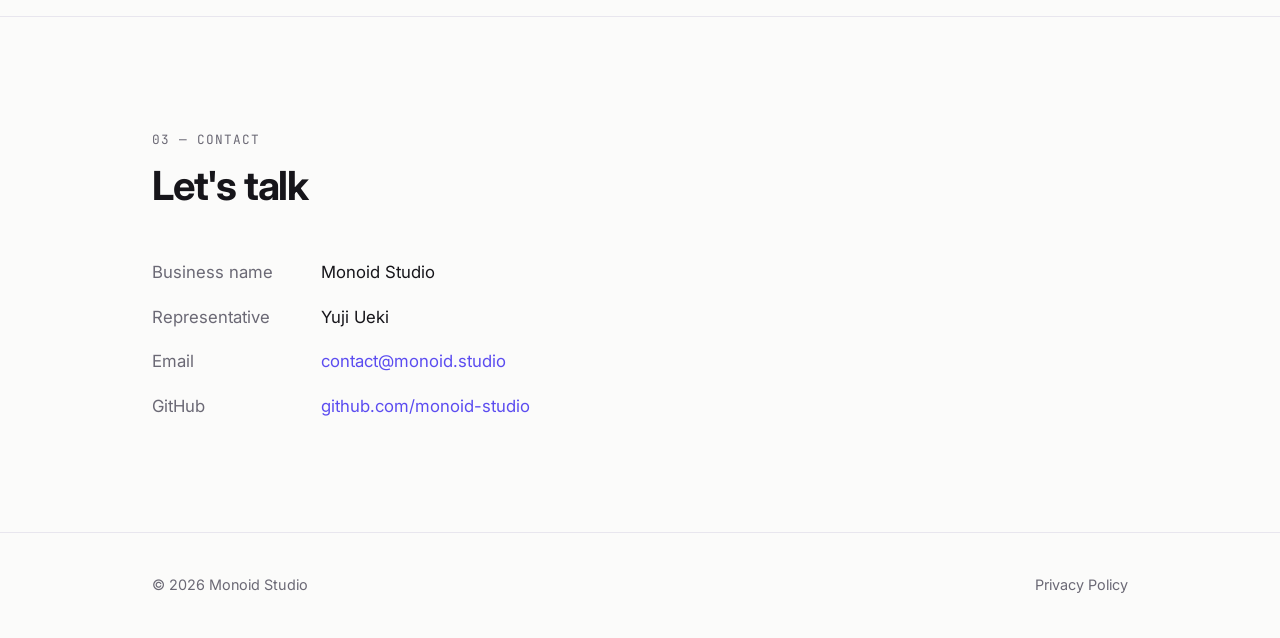
==== commit 860edcab: "feat: show the deariary icon on its product card Co-Authored-By: Claude Opus 5.5 <noreply@anthropic." ====
--- a/index.html
+++ b/index.html
@@ -39,7 +39,7 @@
         <p class="section-label">01 — Products</p>
         <h2>What we make</h2>
         <div class="cards">
-          <article><span class="card-num">deariary.com</span><h3>deariary</h3><p>Connect your calendar, chat, code, and tasks — deariary writes your diary every day, automatically.</p><a class="card-link" href="https://deariary.com">Visit deariary &rarr;</a></article>
+          <article><div class="product-head"><img class="product-icon" src="/deariary.svg" alt="" width="40" height="40"><span class="card-num">deariary.com</span></div><h3>deariary</h3><p>Connect your calendar, chat, code, and tasks — deariary writes your diary every day, automatically.</p><a class="card-link" href="https://deariary.com">Visit deariary &rarr;</a></article>
         </div>
       </div>
     </section>
--- a/style.css
+++ b/style.css
@@ -92,6 +92,8 @@
 .card-num { font-family: "JetBrains Mono", monospace; font-size: 0.8rem; color: var(--accent); }
 .cards h3 { margin: 16px 0 10px; font-size: 1.15rem; letter-spacing: -0.01em; }
 .cards p { margin: 0; color: var(--muted); }
+.product-head { display: flex; align-items: center; gap: 12px; }
+.product-icon { display: block; }
 .card-link { display: inline-block; margin-top: 20px; font-weight: 600; font-size: 0.95rem; }
 
 .info { display: grid; grid-template-columns: max-content 1fr; gap: 16px 48px; margin: 0; font-size: 1.05rem; }
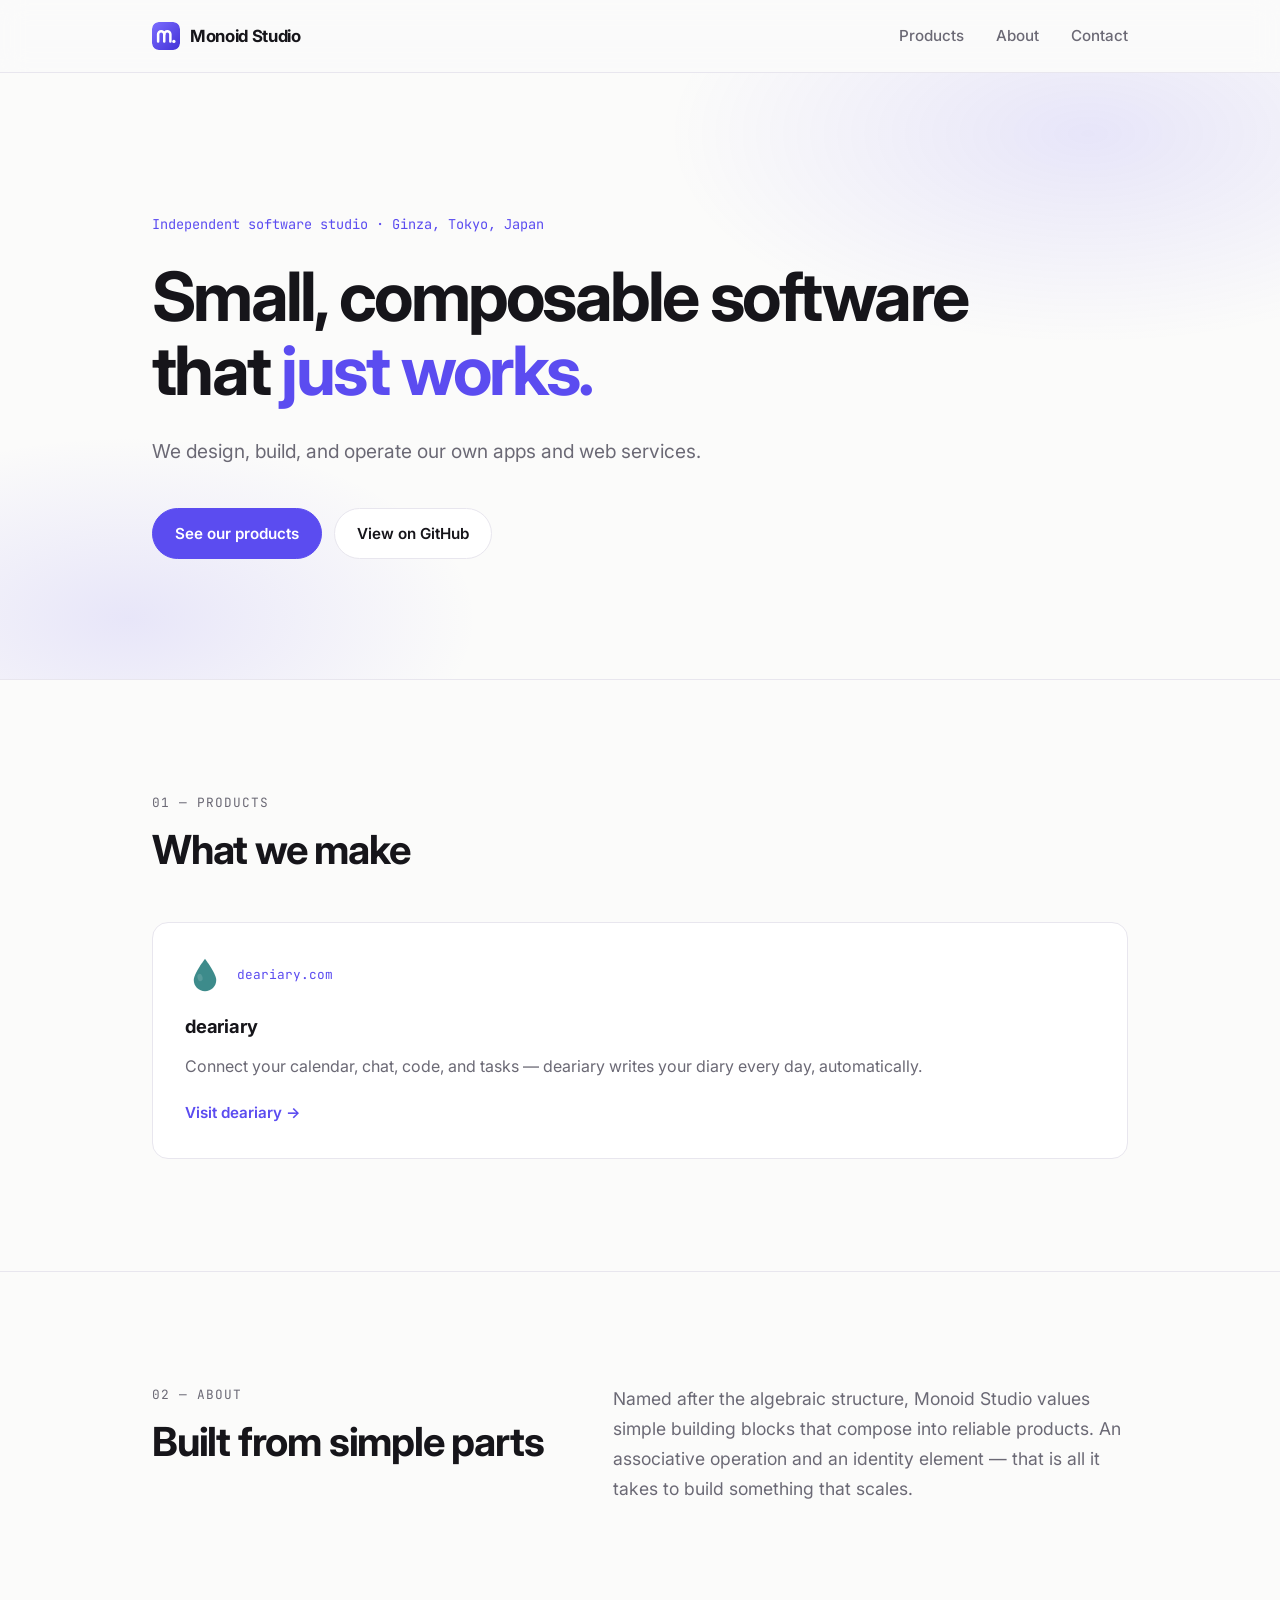
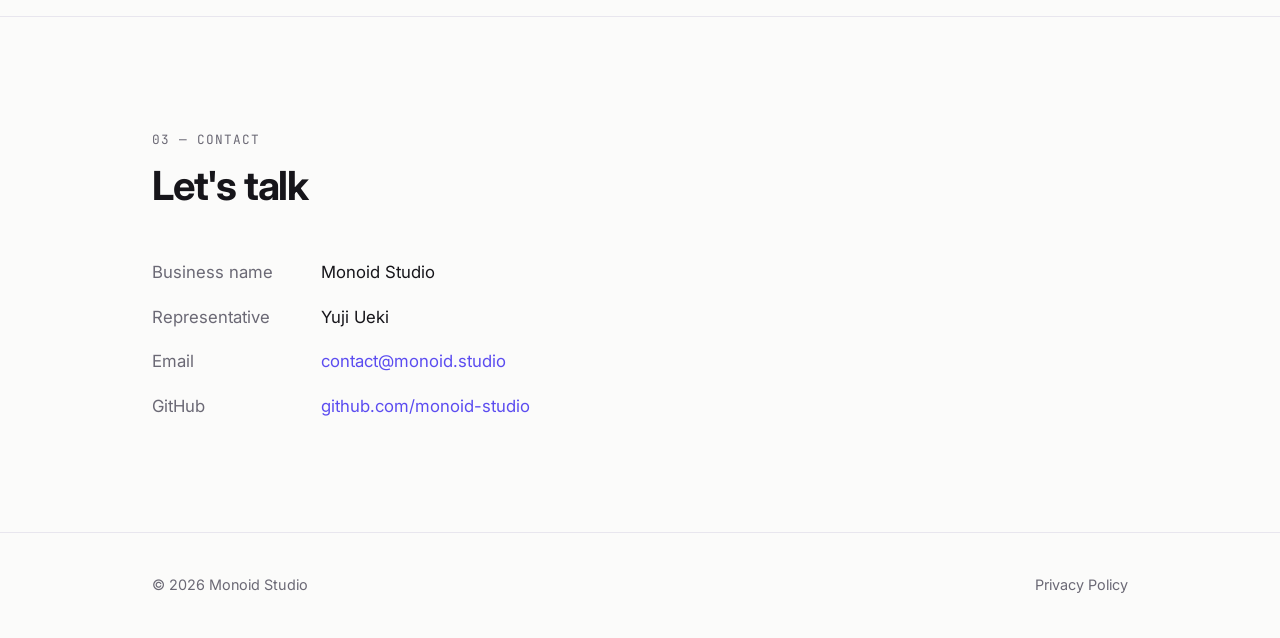
==== commit c4c42db8: "fix: update studio location to Ginza, Tokyo Co-Authored-By: Claude Opus 5.5 <noreply@anthropic.com>" ====
--- a/index.html
+++ b/index.html
@@ -24,7 +24,7 @@
   <main>
     <section class="hero">
       <div class="container">
-        <p class="eyebrow">Independent software studio · Kawasaki, Japan</p>
+        <p class="eyebrow">Independent software studio · Ginza, Tokyo, Japan</p>
         <h1>Small, composable software<br>that <span class="accent">just works.</span></h1>
         <p class="lead">We design, build, and operate our own apps and web services.</p>
         <div class="actions">
